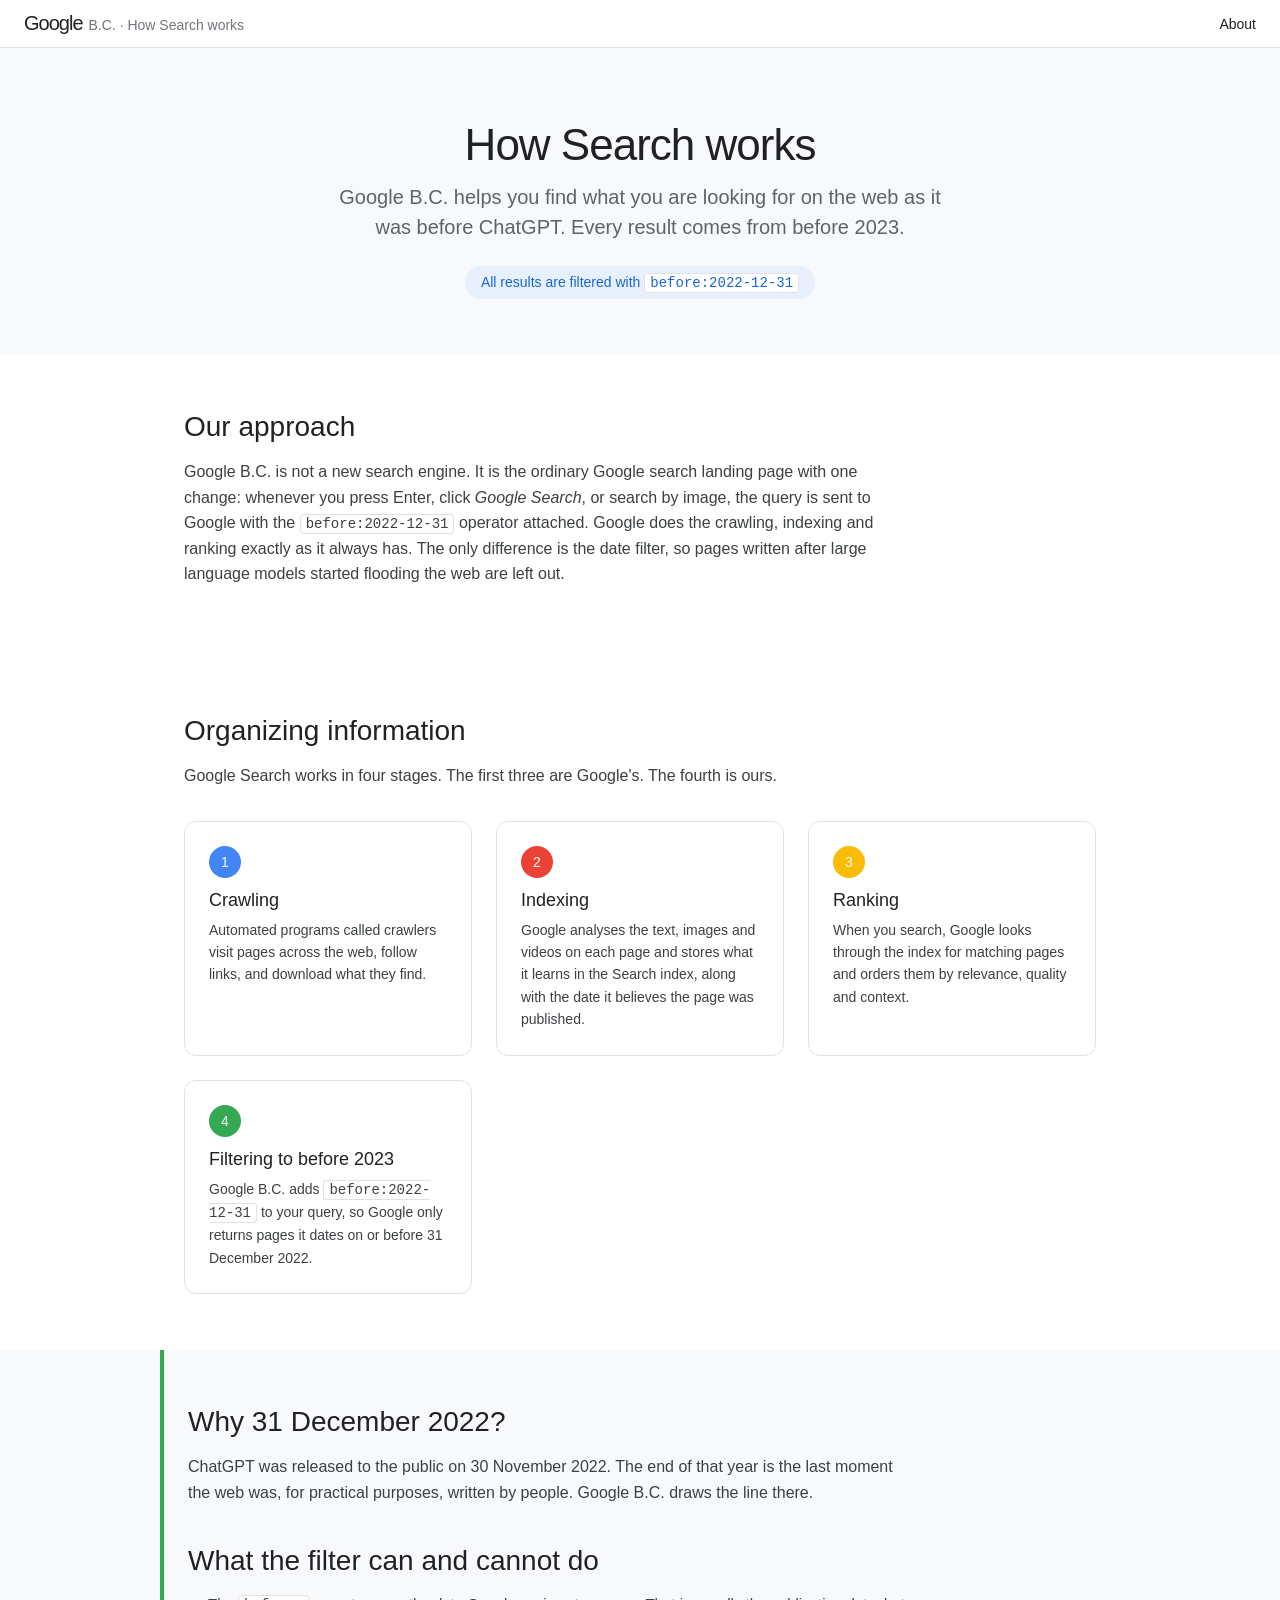
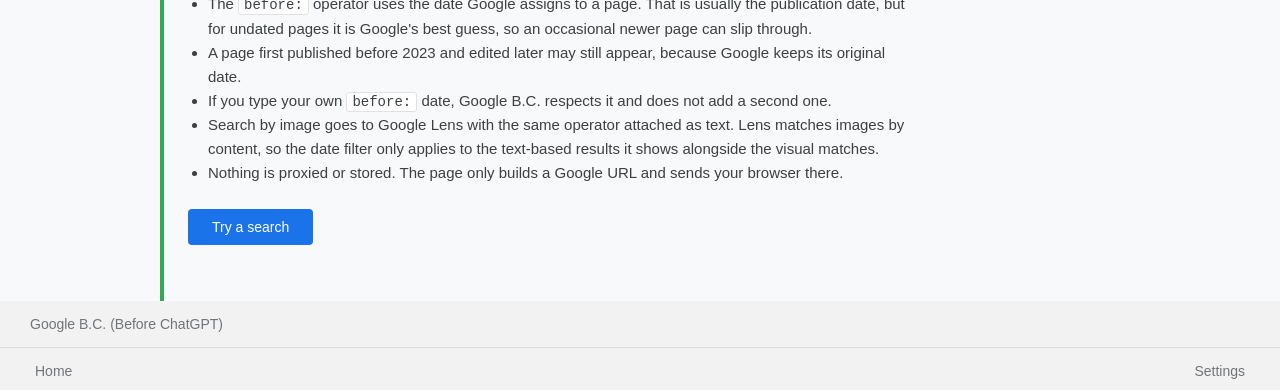
==== how-search-works.html @ ec922756 "Google B.C.: Google landing page that searches before 2023 Static, client-side emulation of the Goog" ====
<!DOCTYPE html>
<html lang="en">
<head>
<meta charset="utf-8">
<meta name="viewport" content="width=device-width, initial-scale=1">
<title>How Search works · Google B.C.</title>
<meta name="description" content="How Google B.C. Search works: crawling, indexing and ranking as usual, then every result is limited to pages from before 2023.">
<link rel="icon" href="favicon.svg" type="image/svg+xml">
<link rel="stylesheet" href="style.css">
<style>
  .hsw { flex: 1; }
  .hsw-nav {
    display: flex; align-items: center; gap: 24px;
    padding: 12px 24px; border-bottom: 1px solid var(--border); font-size: 14px;
  }
  .hsw-nav .brand { font-size: 20px; display: flex; align-items: baseline; gap: 6px; }
  .hsw-nav .brand .word { letter-spacing: -1px; font-weight: 500; }
  .hsw-nav .brand .sub { color: var(--muted); font-size: 14px; }
  .hero { text-align: center; padding: 72px 20px 56px; background: #f8f9fa; }
  .hero h1 { font-size: 44px; font-weight: 400; margin: 0 0 12px; letter-spacing: -1px; }
  .hero p { font-size: 20px; color: #5f6368; max-width: 620px; margin: 0 auto; line-height: 1.5; }
  .hero .pill {
    display: inline-block; margin-top: 24px; padding: 8px 16px; border-radius: 20px;
    background: #e8f0fe; color: #1967d2; font-size: 14px;
  }
  .section { max-width: 960px; margin: 0 auto; padding: 56px 24px; }
  .section h2 { font-size: 28px; font-weight: 400; margin: 0 0 12px; }
  .section p { font-size: 16px; line-height: 1.6; color: #3c4043; max-width: 720px; }
  .cards { display: grid; grid-template-columns: repeat(auto-fit, minmax(220px, 1fr)); gap: 24px; margin-top: 32px; }
  .card { border: 1px solid var(--border); border-radius: 12px; padding: 24px; }
  .card .num { display: inline-block; width: 32px; height: 32px; border-radius: 50%; color: #fff; text-align: center; line-height: 32px; font-size: 14px; margin-bottom: 12px; }
  .card h3 { margin: 0 0 8px; font-size: 18px; font-weight: 500; }
  .card p { font-size: 14px; margin: 0; }
  .n1 { background: var(--blue); } .n2 { background: var(--red); } .n3 { background: var(--yellow); } .n4 { background: var(--green); }
  .highlight { background: #f8f9fa; }
  .highlight .section { border-left: 4px solid var(--green); }
  code { font-family: Menlo, Consolas, monospace; font-size: 14px; background: #fff; border: 1px solid var(--border); border-radius: 3px; padding: 1px 5px; }
  ul.notes { font-size: 15px; line-height: 1.6; color: #3c4043; max-width: 720px; padding-left: 20px; }
  .try { margin-top: 24px; }
  .try a {
    display: inline-block; background: #1a73e8; color: #fff; padding: 10px 24px; border-radius: 4px; font-size: 14px;
  }
  .try a:hover { background: #1765cc; text-decoration: none; }
</style>
</head>
<body>

<div class="hsw">
  <nav class="hsw-nav">
    <a class="brand" href="index.html" aria-label="Google B.C. home">
      <span class="word"><span class="c-blue">G</span><span class="c-red">o</span><span class="c-yellow">o</span><span class="c-blue">g</span><span class="c-green">l</span><span class="c-red">e</span></span>
      <span class="sub">B.C. · How Search works</span>
    </a>
    <a href="https://github.com/alvations/google-bc#about" style="margin-left:auto">About</a>
  </nav>

  <section class="hero">
    <h1>How Search works</h1>
    <p>Google B.C. helps you find what you are looking for on the web as it was before ChatGPT. Every result comes from before 2023.</p>
    <span class="pill">All results are filtered with <code>before:2022-12-31</code></span>
  </section>

  <section class="section">
    <h2>Our approach</h2>
    <p>Google B.C. is not a new search engine. It is the ordinary Google search landing page with one change: whenever you press Enter, click <em>Google Search</em>, or search by image, the query is sent to Google with the <code>before:2022-12-31</code> operator attached. Google does the crawling, indexing and ranking exactly as it always has. The only difference is the date filter, so pages written after large language models started flooding the web are left out.</p>
  </section>

  <section class="section">
    <h2>Organizing information</h2>
    <p>Google Search works in four stages. The first three are Google's. The fourth is ours.</p>
    <div class="cards">
      <div class="card">
        <span class="num n1">1</span>
        <h3>Crawling</h3>
        <p>Automated programs called crawlers visit pages across the web, follow links, and download what they find.</p>
      </div>
      <div class="card">
        <span class="num n2">2</span>
        <h3>Indexing</h3>
        <p>Google analyses the text, images and videos on each page and stores what it learns in the Search index, along with the date it believes the page was published.</p>
      </div>
      <div class="card">
        <span class="num n3">3</span>
        <h3>Ranking</h3>
        <p>When you search, Google looks through the index for matching pages and orders them by relevance, quality and context.</p>
      </div>
      <div class="card">
        <span class="num n4">4</span>
        <h3>Filtering to before 2023</h3>
        <p>Google B.C. adds <code>before:2022-12-31</code> to your query, so Google only returns pages it dates on or before 31 December 2022.</p>
      </div>
    </div>
  </section>

  <div class="highlight">
    <section class="section">
      <h2>Why 31 December 2022?</h2>
      <p>ChatGPT was released to the public on 30 November 2022. The end of that year is the last moment the web was, for practical purposes, written by people. Google B.C. draws the line there.</p>
      <h2 style="margin-top:40px">What the filter can and cannot do</h2>
      <ul class="notes">
        <li>The <code>before:</code> operator uses the date Google assigns to a page. That is usually the publication date, but for undated pages it is Google's best guess, so an occasional newer page can slip through.</li>
        <li>A page first published before 2023 and edited later may still appear, because Google keeps its original date.</li>
        <li>If you type your own <code>before:</code> date, Google B.C. respects it and does not add a second one.</li>
        <li>Search by image goes to Google Lens with the same operator attached as text. Lens matches images by content, so the date filter only applies to the text-based results it shows alongside the visual matches.</li>
        <li>Nothing is proxied or stored. The page only builds a Google URL and sends your browser there.</li>
      </ul>
      <div class="try"><a href="index.html">Try a search</a></div>
    </section>
  </div>
</div>

<footer class="bottom">
  <div class="tagline">Google B.C. (Before ChatGPT)</div>
  <div class="links">
    <div class="bottom-left"><a href="index.html">Home</a></div>
    <div class="bottom-right">
      <a href="https://www.google.com/advanced_search?hl=en&amp;fg=1&amp;as_q=before%3A2022-12-31">Settings</a>
    </div>
  </div>
</footer>

</body>
</html>
---- style.css ----
:root {
  --blue: #4285f4;
  --red: #ea4335;
  --yellow: #fbbc05;
  --green: #34a853;
  --text: #202124;
  --muted: #70757a;
  --border: #dfe1e5;
  --btn-bg: #f8f9fa;
  --footer-bg: #f2f2f2;
}
* { box-sizing: border-box; }
html, body { height: 100%; }
body {
  margin: 0;
  font-family: Arial, Helvetica, sans-serif;
  font-size: 14px;
  color: var(--text);
  background: #fff;
  display: flex;
  flex-direction: column;
  min-height: 100vh;
}
a { color: inherit; text-decoration: none; }
a:hover { text-decoration: underline; }

/* Header */
.top {
  display: flex;
  justify-content: space-between;
  align-items: center;
  padding: 6px 12px 0 12px;
  height: 60px;
  font-size: 13px;
}
.top nav a { padding: 8px; margin: 0 4px; line-height: 24px; }
.top-left, .top-right { display: flex; align-items: center; }

/* Center */
.center {
  flex: 1;
  display: flex;
  flex-direction: column;
  align-items: center;
  justify-content: flex-start;
  padding: 0 20px;
  margin-top: max(8vh, 40px);
}
.logo {
  margin: 0 0 24px;
  font-family: "Product Sans", "Google Sans", Arial, Helvetica, sans-serif;
  font-size: 92px;
  font-weight: 500;
  line-height: 1;
  letter-spacing: -6px;
  display: flex;
  align-items: baseline;
  user-select: none;
}
.logo .c-blue { color: var(--blue); }
.logo .c-red { color: var(--red); }
.logo .c-yellow { color: var(--yellow); }
.logo .c-green { color: var(--green); }
.logo .bc {
  font-family: Arial, Helvetica, sans-serif;
  font-size: 22px;
  font-weight: 400;
  letter-spacing: 0;
  color: var(--muted);
  margin-left: 16px;
  position: relative;
  top: -4px;
}

/* Search box */
.search { width: 100%; max-width: 584px; }
.box {
  display: flex;
  align-items: center;
  height: 46px;
  border: 1px solid var(--border);
  border-radius: 24px;
  padding: 0 14px;
  background: #fff;
}
.box:hover, .box:focus-within {
  box-shadow: 0 1px 6px rgba(32, 33, 36, .28);
  border-color: rgba(223, 225, 229, 0);
}
.magnifier { width: 20px; height: 20px; fill: #9aa0a6; margin-right: 13px; flex: none; }
.box input {
  flex: 1;
  border: 0;
  outline: 0;
  font: 16px Arial, Helvetica, sans-serif;
  color: var(--text);
  background: transparent;
  min-width: 0;
}
.lens-btn {
  border: 0;
  background: none;
  padding: 0;
  margin-left: 8px;
  width: 24px;
  height: 24px;
  cursor: pointer;
  flex: none;
}
.lens-btn svg { width: 24px; height: 24px; }
.buttons { display: flex; justify-content: center; gap: 12px; padding-top: 18px; flex-wrap: wrap; }
.buttons button {
  background: var(--btn-bg);
  border: 1px solid var(--btn-bg);
  border-radius: 4px;
  color: #3c4043;
  font: 14px Arial, Helvetica, sans-serif;
  height: 36px;
  padding: 0 16px;
  cursor: pointer;
}
.buttons button:hover {
  border-color: #dadce0;
  box-shadow: 0 1px 1px rgba(0, 0, 0, .1);
  color: var(--text);
}
.notice {
  text-align: center;
  color: var(--muted);
  font-size: 13px;
  margin: 26px 0 0;
}
.notice code {
  font-family: Menlo, Consolas, monospace;
  font-size: 12px;
  background: var(--btn-bg);
  border: 1px solid var(--border);
  border-radius: 3px;
  padding: 1px 4px;
}

/* Footer */
.bottom { background: var(--footer-bg); color: var(--muted); font-size: 14px; }
.tagline { padding: 15px 30px; border-bottom: 1px solid #dadce0; }
.links { display: flex; justify-content: space-between; flex-wrap: wrap; padding: 0 20px; }
.links a { display: inline-block; padding: 15px; white-space: nowrap; }

/* Search-by-image dialog */
.overlay[hidden] { display: none; }
.overlay {
  position: fixed;
  inset: 0;
  background: rgba(0, 0, 0, .35);
  display: flex;
  align-items: flex-start;
  justify-content: center;
  padding: 120px 16px 16px;
  z-index: 10;
}
.dialog {
  background: #fff;
  border-radius: 24px;
  width: 100%;
  min-width: 0;
  max-width: 584px;
  padding: 20px;
  box-shadow: 0 4px 16px rgba(0, 0, 0, .25);
}
.dialog-head { display: flex; justify-content: space-between; align-items: center; gap: 8px; font-size: 16px; margin-bottom: 16px; }
.dialog-head span { min-width: 0; overflow-wrap: anywhere; }
.close-btn { border: 0; background: none; font-size: 16px; cursor: pointer; color: var(--muted); padding: 4px 8px; }
.drop {
  display: flex;
  flex-direction: column;
  align-items: center;
  justify-content: center;
  gap: 12px;
  height: 180px;
  border: 1px dashed #c4c7c5;
  border-radius: 8px;
  background: var(--btn-bg);
  color: var(--muted);
  font-size: 16px;
  cursor: pointer;
}
.drop.hover { border-color: var(--blue); background: #e8f0fe; }
.drop svg { width: 48px; height: 48px; }
.drop .link { color: #1a73e8; }
.drop input[type="file"] { position: absolute; width: 1px; height: 1px; opacity: 0; overflow: hidden; }
.or { display: flex; align-items: center; gap: 12px; margin: 16px 0; color: var(--muted); font-size: 12px; }
.or::before, .or::after { content: ""; flex: 1; border-top: 1px solid var(--border); }
.url-row { display: flex; gap: 12px; }
.url-row input {
  flex: 1;
  height: 40px;
  border: 1px solid var(--border);
  border-radius: 20px;
  padding: 0 16px;
  font: 14px Arial, Helvetica, sans-serif;
  min-width: 0;
}
.url-row button {
  height: 40px;
  padding: 0 20px;
  border-radius: 20px;
  border: 1px solid #dadce0;
  background: #fff;
  color: #1a73e8;
  font: 14px Arial, Helvetica, sans-serif;
  cursor: pointer;
}
.url-row button:hover { background: #f6fafe; }

@media (max-width: 600px) {
  .logo { font-size: 64px; letter-spacing: -4px; }
  .logo .bc { font-size: 16px; margin-left: 10px; }
  .center { margin-top: 24px; }
}
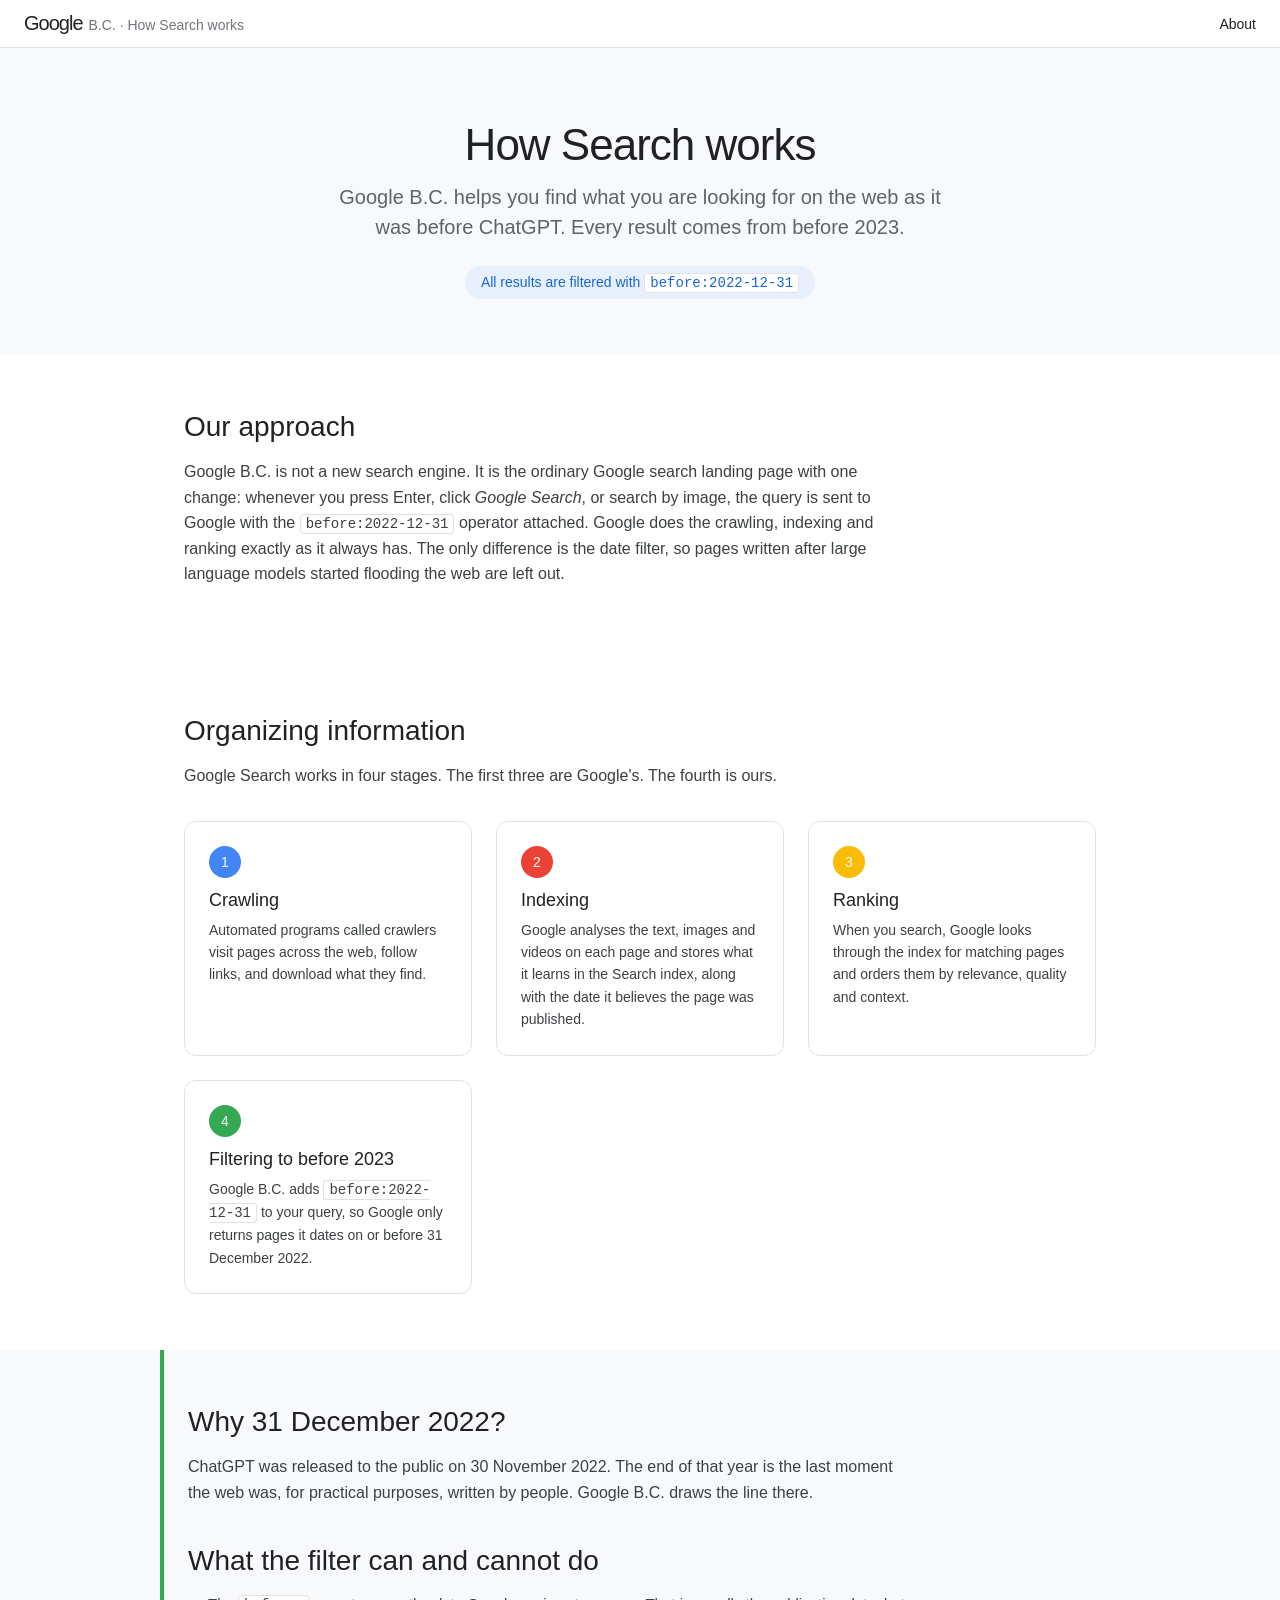
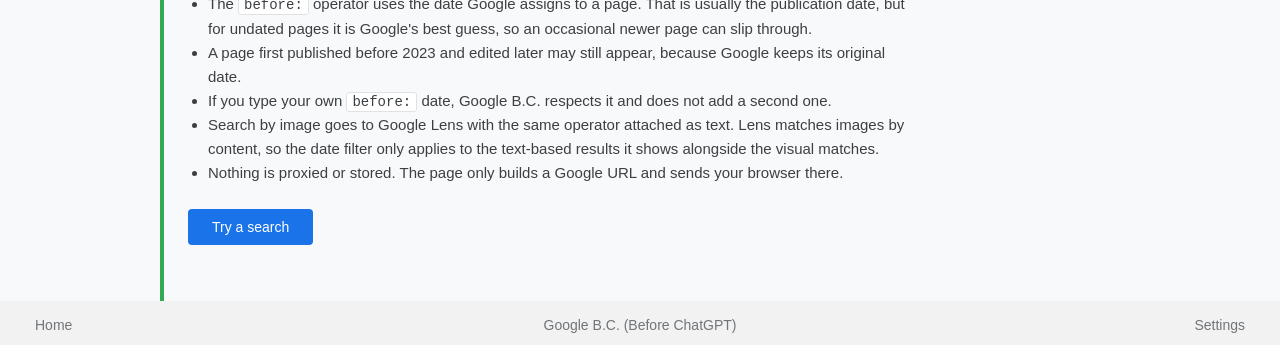
==== commit 766a27ea: "Put the Google B.C. caption in the footer row, centered next to Settings" ====
--- a/how-search-works.html
+++ b/how-search-works.html
@@ -110,9 +110,9 @@
 </div>
 
 <footer class="bottom">
-  <div class="tagline">Google B.C. (Before ChatGPT)</div>
   <div class="links">
     <div class="bottom-left"><a href="index.html">Home</a></div>
+    <div class="tagline">Google B.C. (Before ChatGPT)</div>
     <div class="bottom-right">
       <a href="https://www.google.com/advanced_search?hl=en&amp;fg=1&amp;as_q=before%3A2022-12-31">Settings</a>
     </div>
--- a/style.css
+++ b/style.css
@@ -141,9 +141,22 @@
 
 /* Footer */
 .bottom { background: var(--footer-bg); color: var(--muted); font-size: 14px; }
-.tagline { padding: 15px 30px; border-bottom: 1px solid #dadce0; }
-.links { display: flex; justify-content: space-between; flex-wrap: wrap; padding: 0 20px; }
+.links {
+  display: grid;
+  grid-template-columns: 1fr auto 1fr;
+  align-items: center;
+  padding: 0 20px;
+  min-height: 48px;
+}
+.bottom-left { justify-self: start; }
+.tagline { justify-self: center; text-align: center; padding: 15px 8px; }
+.bottom-right { justify-self: end; }
 .links a { display: inline-block; padding: 15px; white-space: nowrap; }
+@media (max-width: 600px) {
+  .links { grid-template-columns: 1fr; }
+  .bottom-left, .bottom-right, .tagline { justify-self: center; padding-top: 4px; padding-bottom: 4px; }
+  .links { padding-top: 8px; padding-bottom: 8px; }
+}
 
 /* Search-by-image dialog */
 .overlay[hidden] { display: none; }
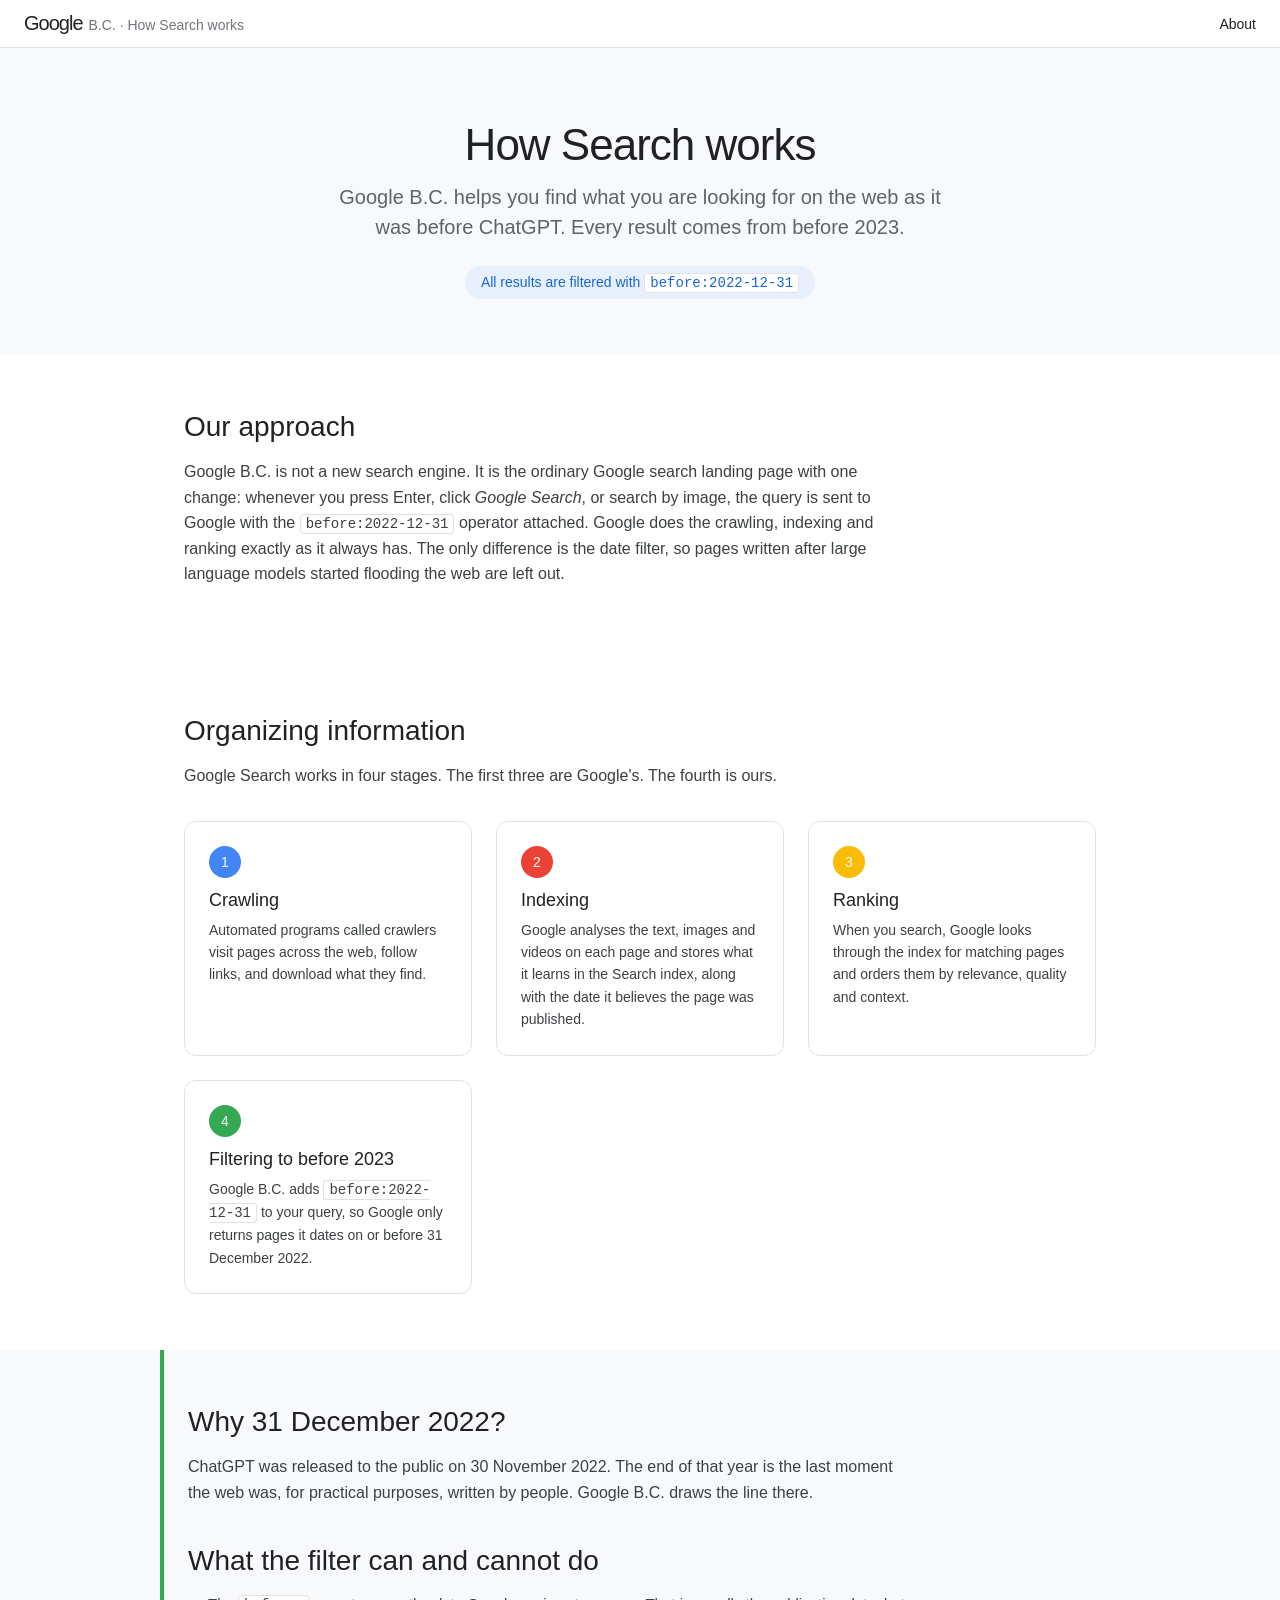
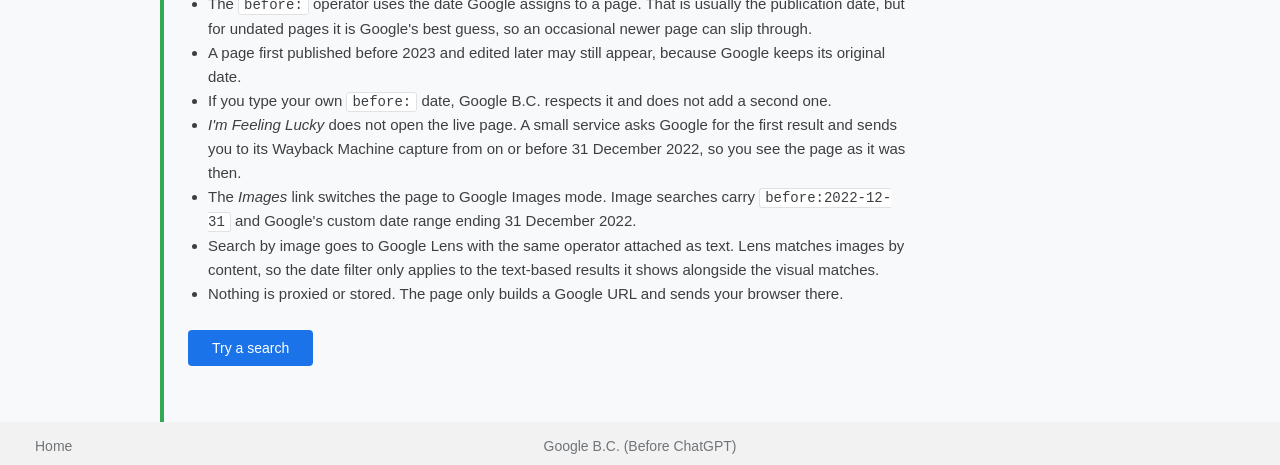
==== commit 957c004b: "Lucky via Wayback Machine, Images mode with date filter, drop Settings I'm Feeling Lucky now goes th" ====
--- a/how-search-works.html
+++ b/how-search-works.html
@@ -101,6 +101,8 @@
         <li>The <code>before:</code> operator uses the date Google assigns to a page. That is usually the publication date, but for undated pages it is Google's best guess, so an occasional newer page can slip through.</li>
         <li>A page first published before 2023 and edited later may still appear, because Google keeps its original date.</li>
         <li>If you type your own <code>before:</code> date, Google B.C. respects it and does not add a second one.</li>
+        <li><em>I'm Feeling Lucky</em> does not open the live page. A small service asks Google for the first result and sends you to its Wayback Machine capture from on or before 31 December 2022, so you see the page as it was then.</li>
+        <li>The <em>Images</em> link switches the page to Google Images mode. Image searches carry <code>before:2022-12-31</code> and Google's custom date range ending 31 December 2022.</li>
         <li>Search by image goes to Google Lens with the same operator attached as text. Lens matches images by content, so the date filter only applies to the text-based results it shows alongside the visual matches.</li>
         <li>Nothing is proxied or stored. The page only builds a Google URL and sends your browser there.</li>
       </ul>
@@ -113,9 +115,7 @@
   <div class="links">
     <div class="bottom-left"><a href="index.html">Home</a></div>
     <div class="tagline">Google B.C. (Before ChatGPT)</div>
-    <div class="bottom-right">
-      <a href="https://www.google.com/advanced_search?hl=en&amp;fg=1&amp;as_q=before%3A2022-12-31">Settings</a>
-    </div>
+    <div class="bottom-right"></div>
   </div>
 </footer>
 
--- a/style.css
+++ b/style.css
@@ -71,6 +71,15 @@
   position: relative;
   top: -4px;
 }
+
+.mode-label {
+  margin: -16px 0 24px;
+  color: var(--muted);
+  font-size: 16px;
+  letter-spacing: 1px;
+  text-transform: uppercase;
+}
+.mode-label[hidden] { display: none; }
 
 /* Search box */
 .search { width: 100%; max-width: 584px; }
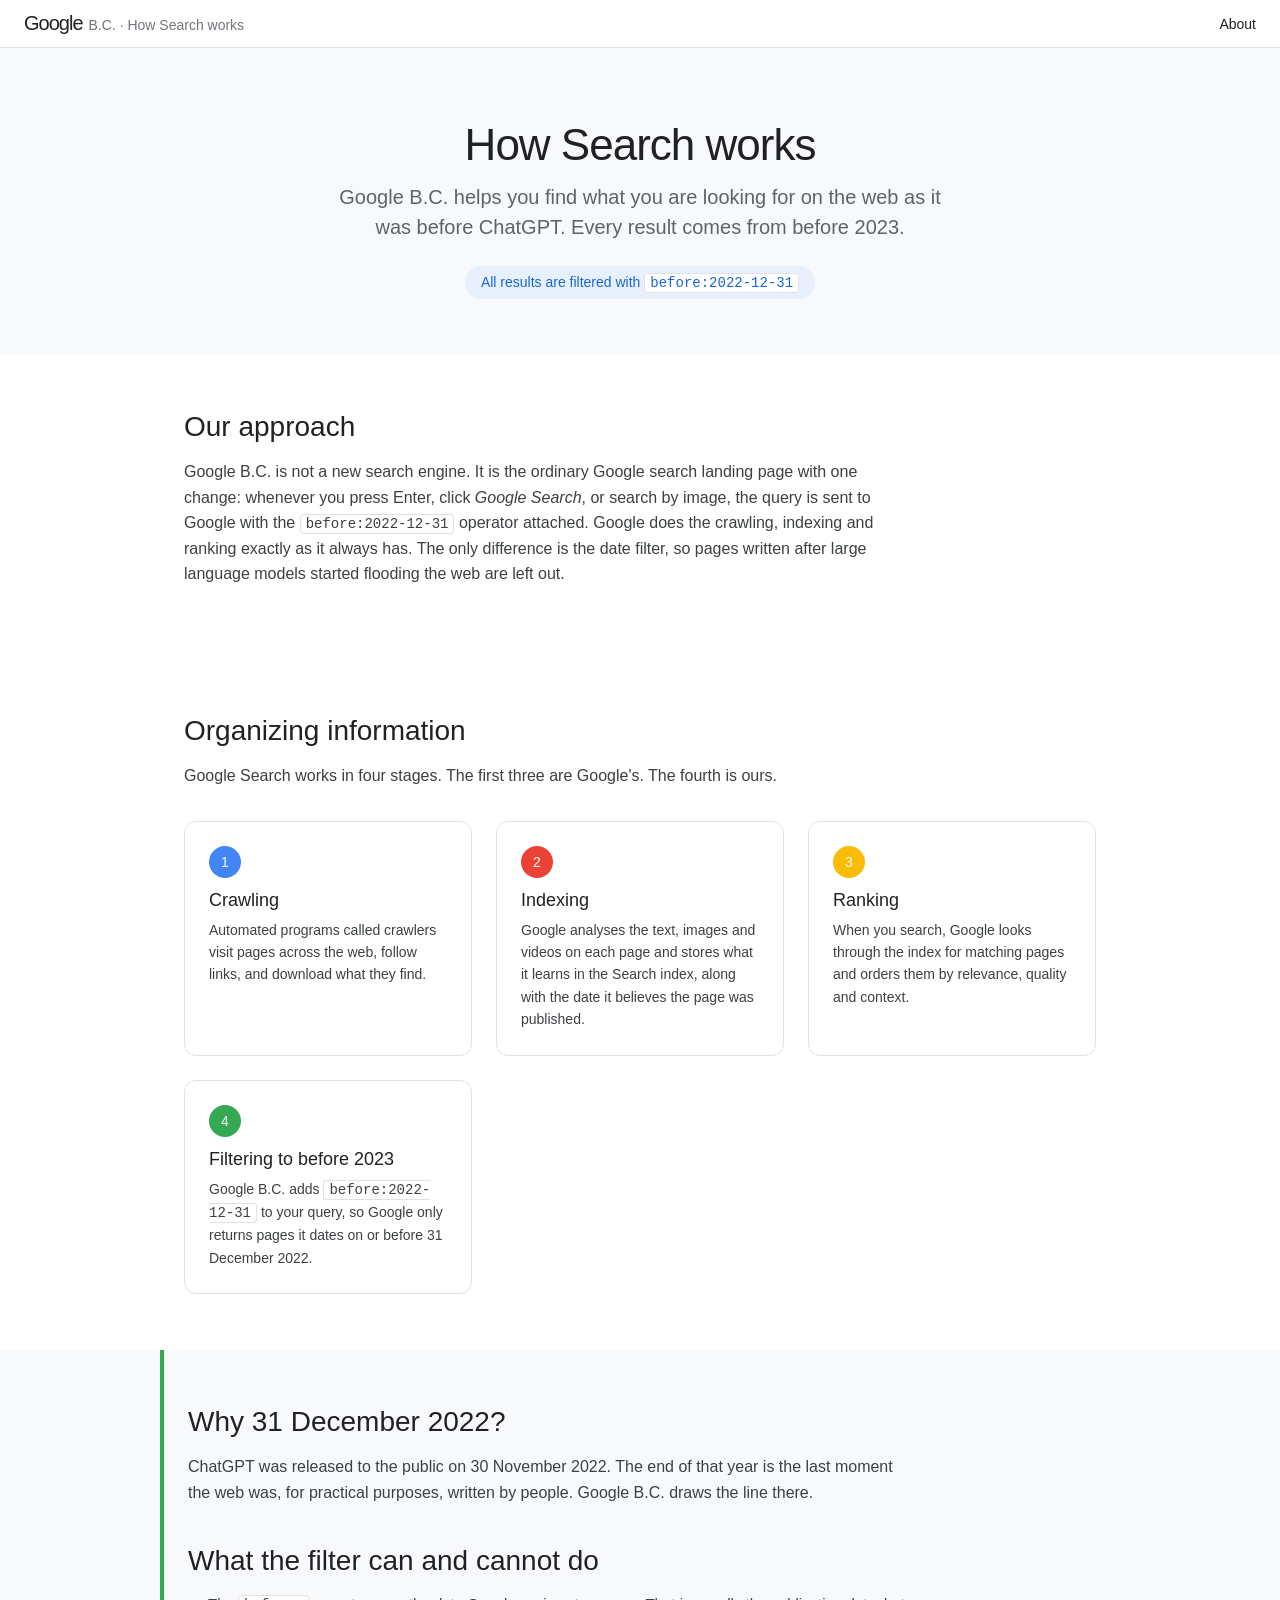
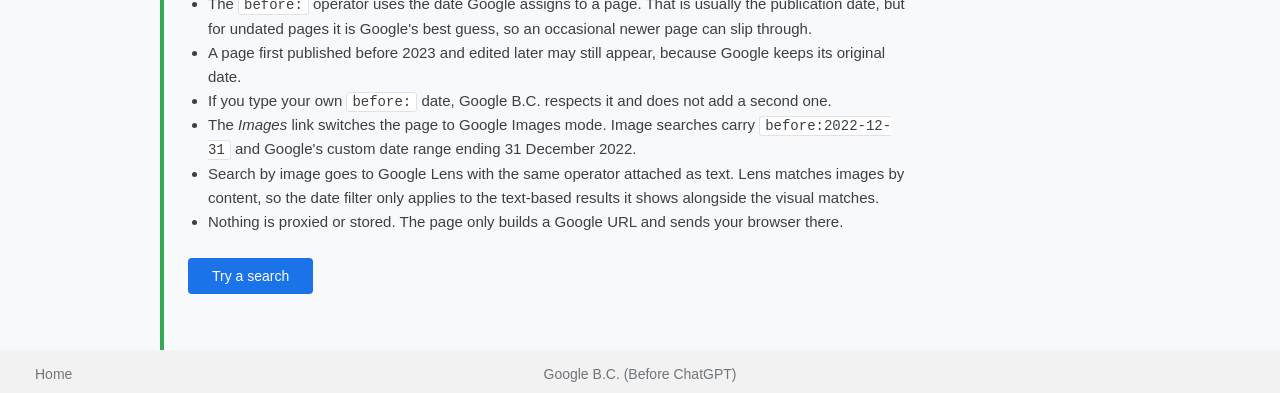
==== commit cd079db9: "Remove the I'm Feeling Lucky feature and its resolver The Wayback Machine lucky flow needed a hosted" ====
--- a/how-search-works.html
+++ b/how-search-works.html
@@ -101,7 +101,6 @@
         <li>The <code>before:</code> operator uses the date Google assigns to a page. That is usually the publication date, but for undated pages it is Google's best guess, so an occasional newer page can slip through.</li>
         <li>A page first published before 2023 and edited later may still appear, because Google keeps its original date.</li>
         <li>If you type your own <code>before:</code> date, Google B.C. respects it and does not add a second one.</li>
-        <li><em>I'm Feeling Lucky</em> does not open the live page. A small service asks Google for the first result and sends you to its Wayback Machine capture from on or before 31 December 2022, so you see the page as it was then.</li>
         <li>The <em>Images</em> link switches the page to Google Images mode. Image searches carry <code>before:2022-12-31</code> and Google's custom date range ending 31 December 2022.</li>
         <li>Search by image goes to Google Lens with the same operator attached as text. Lens matches images by content, so the date filter only applies to the text-based results it shows alongside the visual matches.</li>
         <li>Nothing is proxied or stored. The page only builds a Google URL and sends your browser there.</li>
